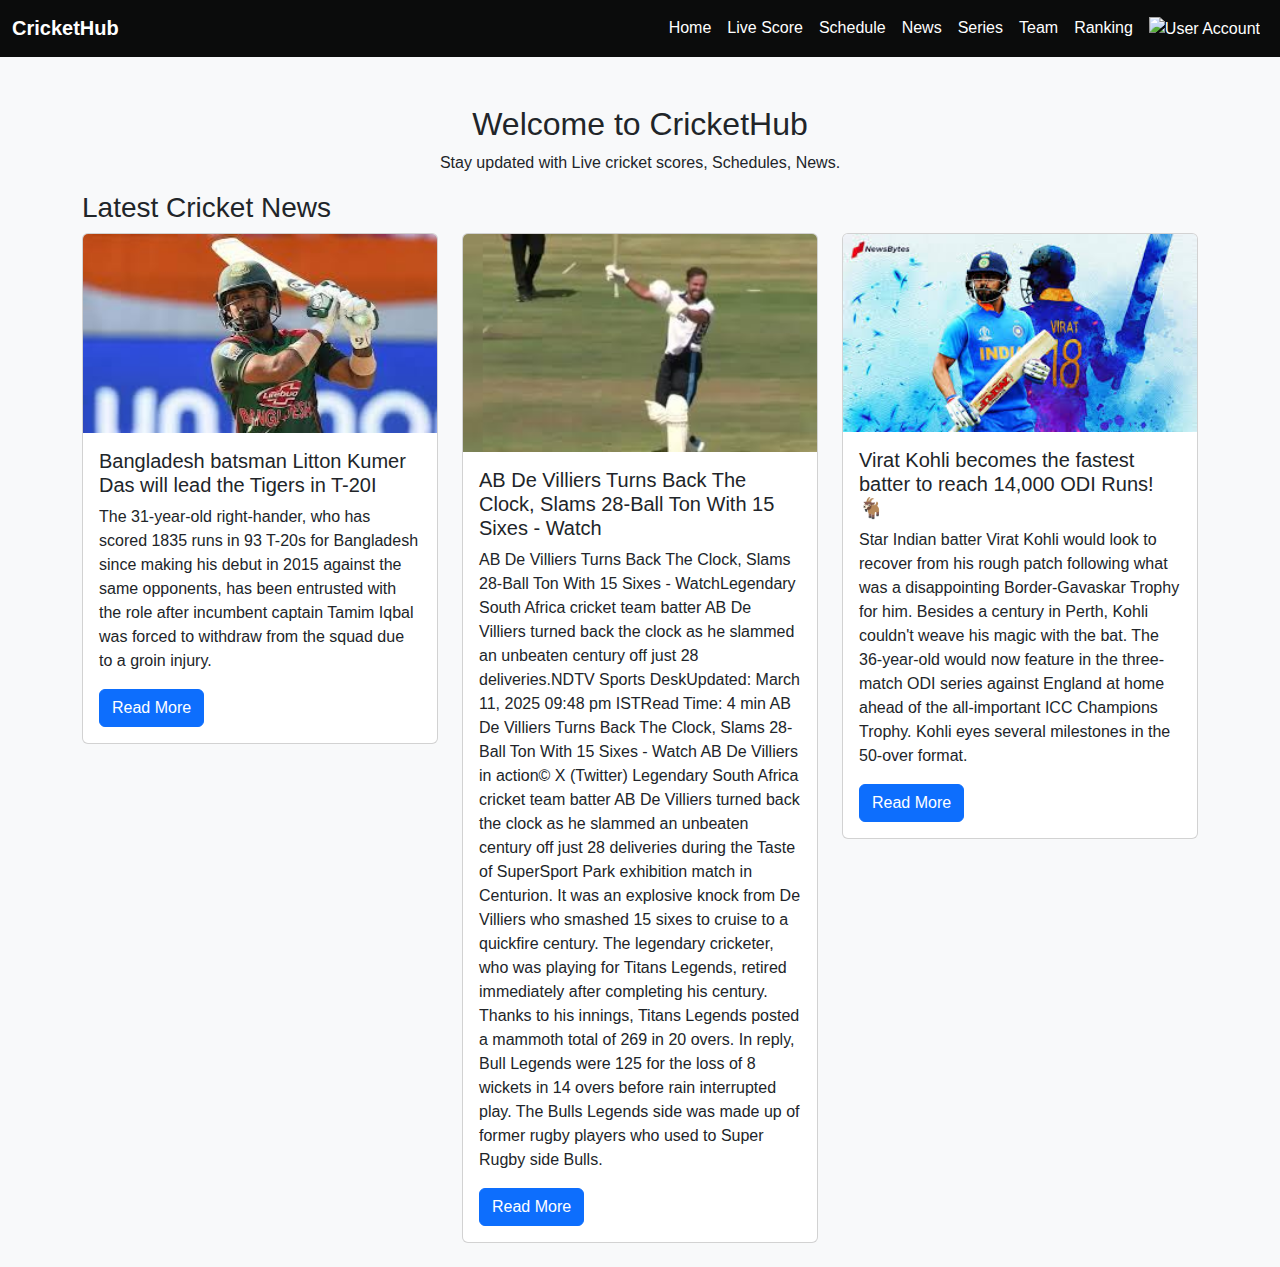
==== index.html @ 98f930ad "Cricet-hub website" ====
<!DOCTYPE html>
<html lang="en">
<head>
    <meta charset="UTF-8">
    <meta name="viewport" content="width=device-width, initial-scale=1.0">
    <title>Cricket News</title>
    <link href="https://cdn.jsdelivr.net/npm/bootstrap@5.3.0-alpha1/dist/css/bootstrap.min.css" rel="stylesheet">
    <link rel="stylesheet" href="style.css">
</head>
<body>

    <!-- Navbar Section -->
    <nav class="navbar navbar-expand-lg navbar-light">
        <div class="container-fluid">
            <!-- Logo on the left -->
            <a class="navbar-brand" href="#">CricketHub</a>
            
            <!-- Navbar toggler for mobile view -->
            <button class="navbar-toggler" type="button" data-bs-toggle="collapse" data-bs-target="#navbarNav" aria-controls="navbarNav" aria-expanded="false" aria-label="Toggle navigation">
                <span class="navbar-toggler-icon"></span>
            </button>
            
            <!-- Right side navbar links -->
            <div class="collapse navbar-collapse" id="navbarNav">
                <ul class="navbar-nav ms-auto">
                    <li class="nav-item">
                        <a class="nav-link" href="#home">Home</a>
                    </li>
                    <li class="nav-item">
                        <a class="nav-link" href="#">Live Score</a>
                    </li>
                    <li class="nav-item">
                        <a class="nav-link" href="#">Schedule</a>
                    </li>
                    <li class="nav-item">
                        <a class="nav-link" href="#">News</a>
                    </li>
                    <li class="nav-item">
                        <a class="nav-link" href="#">Series</a>
                    </li>
                    <li class="nav-item">
                        <a class="nav-link" href="#">Team</a>
                    </li>
                    <li class="nav-item">
                        <a class="nav-link" href="#">Ranking</a>
                    </li>
                    <!-- User Account Icon -->
                    <li class="nav-item">
                        <a class="nav-link user-account" href="#" data-bs-toggle="modal" data-bs-target="#authModal">
                            <img src="https://img.icons8.com/ios-filled/50/ffffff/user.png" alt="User Account" width="30" />
                        </a>
                    </li>
                </ul>
            </div>
        </div>
    </nav>

    <!-- Home Page Content Section -->
    <div class="container mt-5" id="home">
        <center><h2>Welcome to CricketHub</h2></center>
        <center><p>Stay updated with Live cricket scores, Schedules, News.</p></center>
        
        <!-- Cricket News Section -->
        <h3>Latest Cricket News</h3>
        <div class="row">
            <div class="col-md-4">
                <div class="card mb-4">
                    <img src="lition das.jpeg" class="card-img-top" alt="News Image">
                    <div class="card-body">
                        <h5 class="card-title">Bangladesh batsman Litton Kumer Das will lead the Tigers in T-20I</h5>
                        <p class="card-text">The 31-year-old right-hander, who has scored 1835 runs in 93 T-20s for Bangladesh since making his debut in 2015 against the same opponents, has been entrusted with the role after incumbent captain Tamim Iqbal was forced to withdraw from the squad due to a groin injury.  </p>
                        <a href="#" class="btn btn-primary">Read More</a>
                    </div>
                </div>
            </div>
            <div class="col-md-4">
                <div class="card mb-4">
                    <img src="ab.jpeg" class="card-img-top" alt="News Image">
                    <div class="card-body">
                        <h5 class="card-title">AB De Villiers Turns Back The Clock, Slams 28-Ball Ton With 15 Sixes - Watch</h5>
                        <p class="card-text">AB De Villiers Turns Back The Clock, Slams 28-Ball Ton With 15 Sixes - WatchLegendary South Africa cricket team batter AB De Villiers turned back the clock as he slammed an unbeaten century off just 28 deliveries.NDTV Sports DeskUpdated: March 11, 2025 09:48 pm ISTRead Time: 4 min

                            AB De Villiers Turns Back The Clock, Slams 28-Ball Ton With 15 Sixes - Watch
                            AB De Villiers in action© X (Twitter)
                            Legendary South Africa cricket team batter AB De Villiers turned back the clock as he slammed an unbeaten century off just 28 deliveries during the Taste of SuperSport Park exhibition match in Centurion. It was an explosive knock from De Villiers who smashed 15 sixes to cruise to a quickfire century. The legendary cricketer, who was playing for Titans Legends, retired immediately after completing his century. Thanks to his innings, Titans Legends posted a mammoth total of 269 in 20 overs. In reply, Bull Legends were 125 for the loss of 8 wickets in 14 overs before rain interrupted play. The Bulls Legends side was made up of former rugby players who used to Super Rugby side Bulls.</p>
                        <a href="#" class="btn btn-primary">Read More</a>
                    </div>
                </div>
            </div>
            <div class="col-md-4">
                <div class="card mb-4">
                    <img src="virat.jpeg" class="card-img-top" alt="News Image">
                    <div class="card-body">
                        <h5 class="card-title">Virat Kohli becomes the fastest batter to reach 14,000 ODI Runs! 🐐</h5>
                        <p class="card-text">Star Indian batter Virat Kohli would look to recover from his rough patch following what was a disappointing Border-Gavaskar Trophy for him.

                            Besides a century in Perth, Kohli couldn't weave his magic with the bat.
                            
                            The 36-year-old would now feature in the three-match ODI series against England at home ahead of the all-important ICC Champions Trophy.
                            
                            Kohli eyes several milestones in the 50-over format.
                            
                            </p>
                        <a href="#" class="btn btn-primary">Read More</a>
                    </div>
                </div>
            </div>
        </div>
    </div>

    <!-- Authentication Modal -->
    <div class="modal fade" id="authModal" tabindex="-1" aria-labelledby="authModalLabel" aria-hidden="true">
        <div class="modal-dialog">
            <div class="modal-content">
                <div class="modal-header">
                    <h5 class="modal-title" id="authModalLabel">Login or Create Account</h5>
                    <button type="button" class="btn-close" data-bs-dismiss="modal" aria-label="Close"></button>
                </div>
                <div class="modal-body">
                    <!-- Login Form -->
                    <div class="login-form" id="loginForm">
                        <h5>Login</h5>
                        <form action="#" method="POST">
                            <div class="mb-3">
                                <label for="username" class="form-label">Username</label>
                                <input type="text" class="form-control" id="username" placeholder="Enter your username" required>
                            </div>
                            <div class="mb-3">
                                <label for="password" class="form-label">Password</label>
                                <input type="password" class="form-control" id="password" placeholder="Enter your password" required>
                            </div>
                            <button type="submit" class="btn btn-primary w-100">Login</button>
                        </form>
                        <div class="text-center mt-3">
                            <p>Don't have an account? <a href="javascript:void(0);" id="toSignup">Create one</a></p>
                        </div>
                    </div>

                    <!-- Sign Up Form -->
                    <div class="signup-form" id="signupForm" style="display: none;">
                        <h5>Create Account</h5>
                        <form action="#" method="POST">
                            <div class="mb-3">
                                <label for="newUsername" class="form-label">Username</label>
                                <input type="text" class="form-control" id="newUsername" placeholder="Enter a username" required>
                            </div>
                            <div class="mb-3">
                                <label for="newPassword" class="form-label">Password</label>
                                <input type="password" class="form-control" id="newPassword" placeholder="Create a password" required>
                            </div>
                            <button type="submit" class="btn btn-primary w-100">Create Account</button>
                        </form>
                        <div class="text-center mt-3">
                            <p>Already have an account? <a href="javascript:void(0);" id="toLogin">Login</a></p>
                        </div>
                    </div>
                </div>
                <div class="modal-footer">
                    <button type="button" class="btn btn-secondary" data-bs-dismiss="modal">Close</button>
                </div>
            </div>
        </div>
    </div>

    <!-- Bootstrap JS and dependencies -->
    <script src="https://cdn.jsdelivr.net/npm/@popperjs/core@2.11.6/dist/umd/popper.min.js"></script>
    <script src="https://cdn.jsdelivr.net/npm/bootstrap@5.3.0-alpha1/dist/js/bootstrap.min.js"></script>

    <script>
        // JavaScript to toggle between Login and SignUp forms
        document.getElementById('toSignup').addEventListener('click', function() {
            document.getElementById('loginForm').style.display = 'none';
            document.getElementById('signupForm').style.display = 'block';
        });

        document.getElementById('toLogin').addEventListener('click', function() {
            document.getElementById('signupForm').style.display = 'none';
            document.getElementById('loginForm').style.display = 'block';
        });
    </script>
</body>
</html>
---- style.css ----
body {
    font-family: Arial, sans-serif;
    background-color: #f8f9fa;
}
.navbar {
    background-color: #0b0c0c;
}
.navbar-brand {
    color: white;
    font-weight: bold;
}
.navbar-nav .nav-link {
    color: white;
}
.navbar-nav .nav-link:hover {
    color: #f8f9fa;
}
.user-account {
    color: white;
}
.login-form, .signup-form {
    max-width: 400px;
    margin: auto;
    padding: 30px;
    background-color: #f8f9fa;
    border-radius: 8px;
}
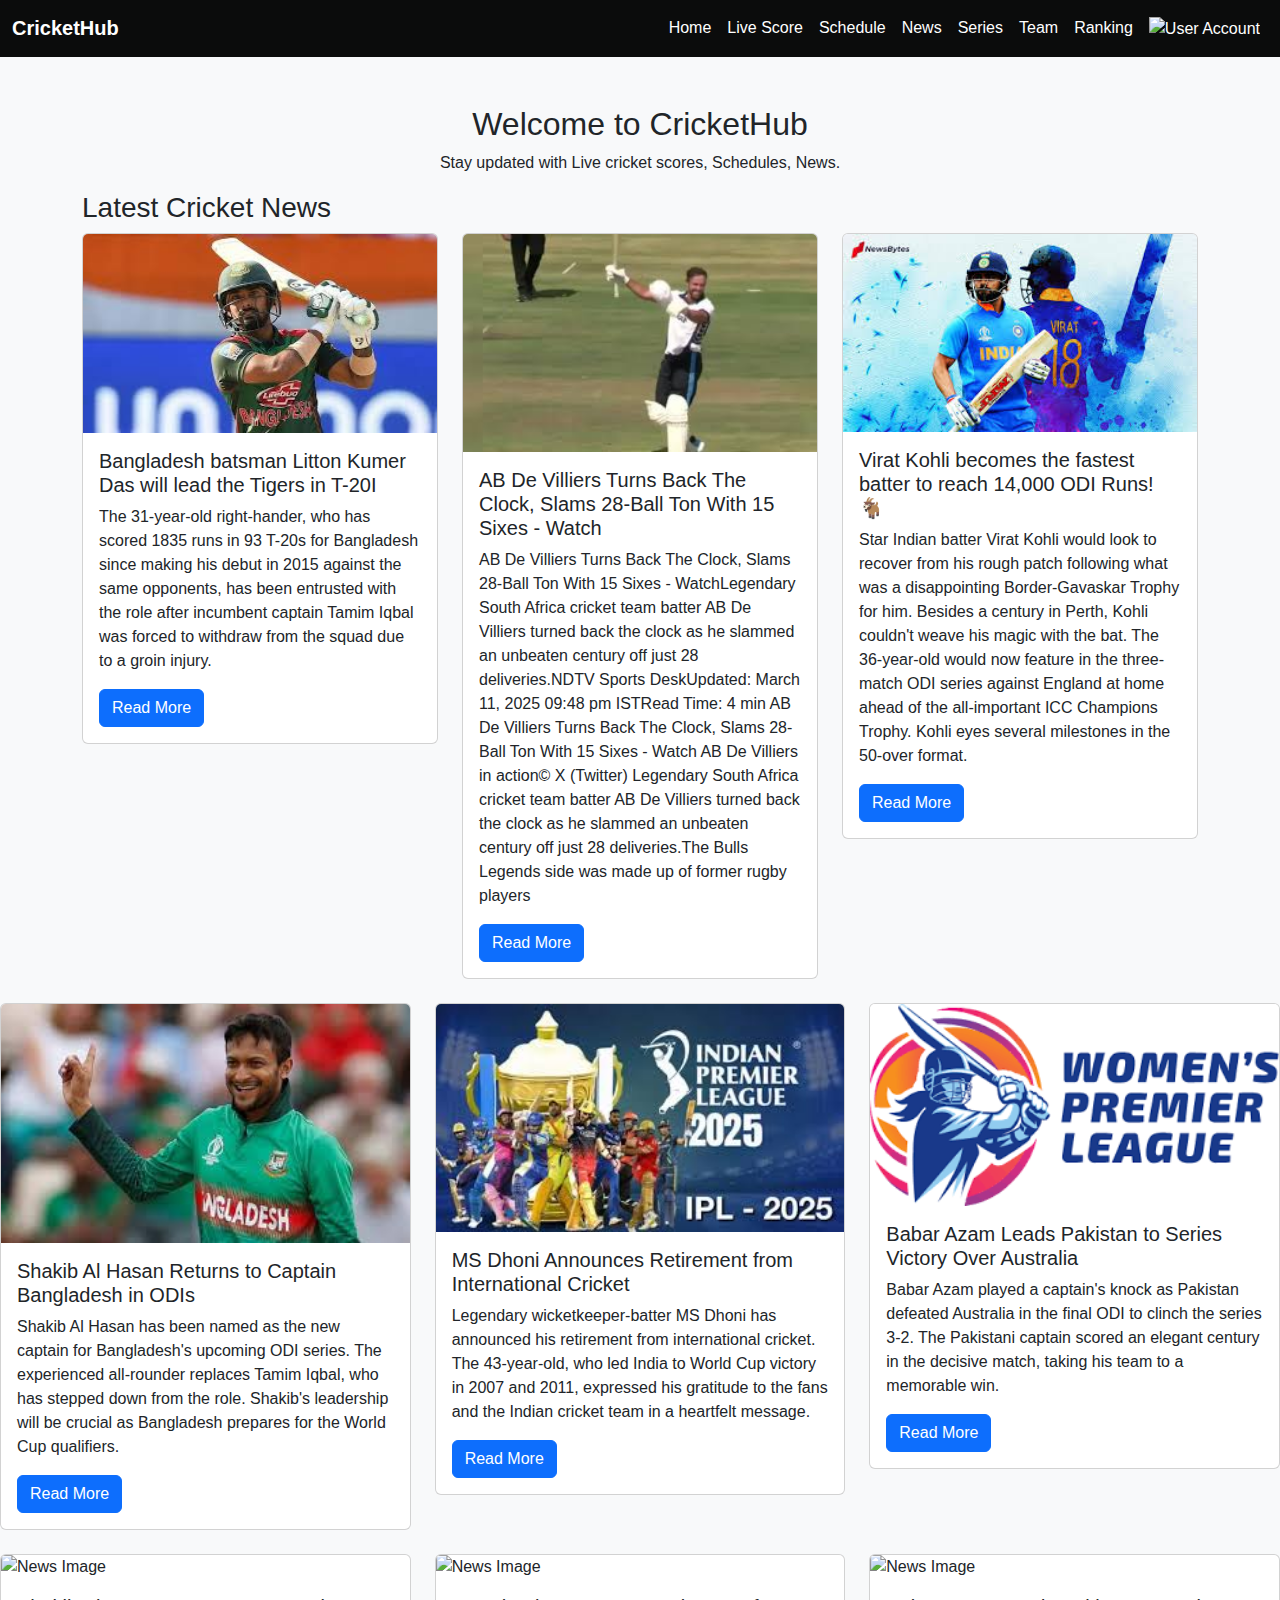
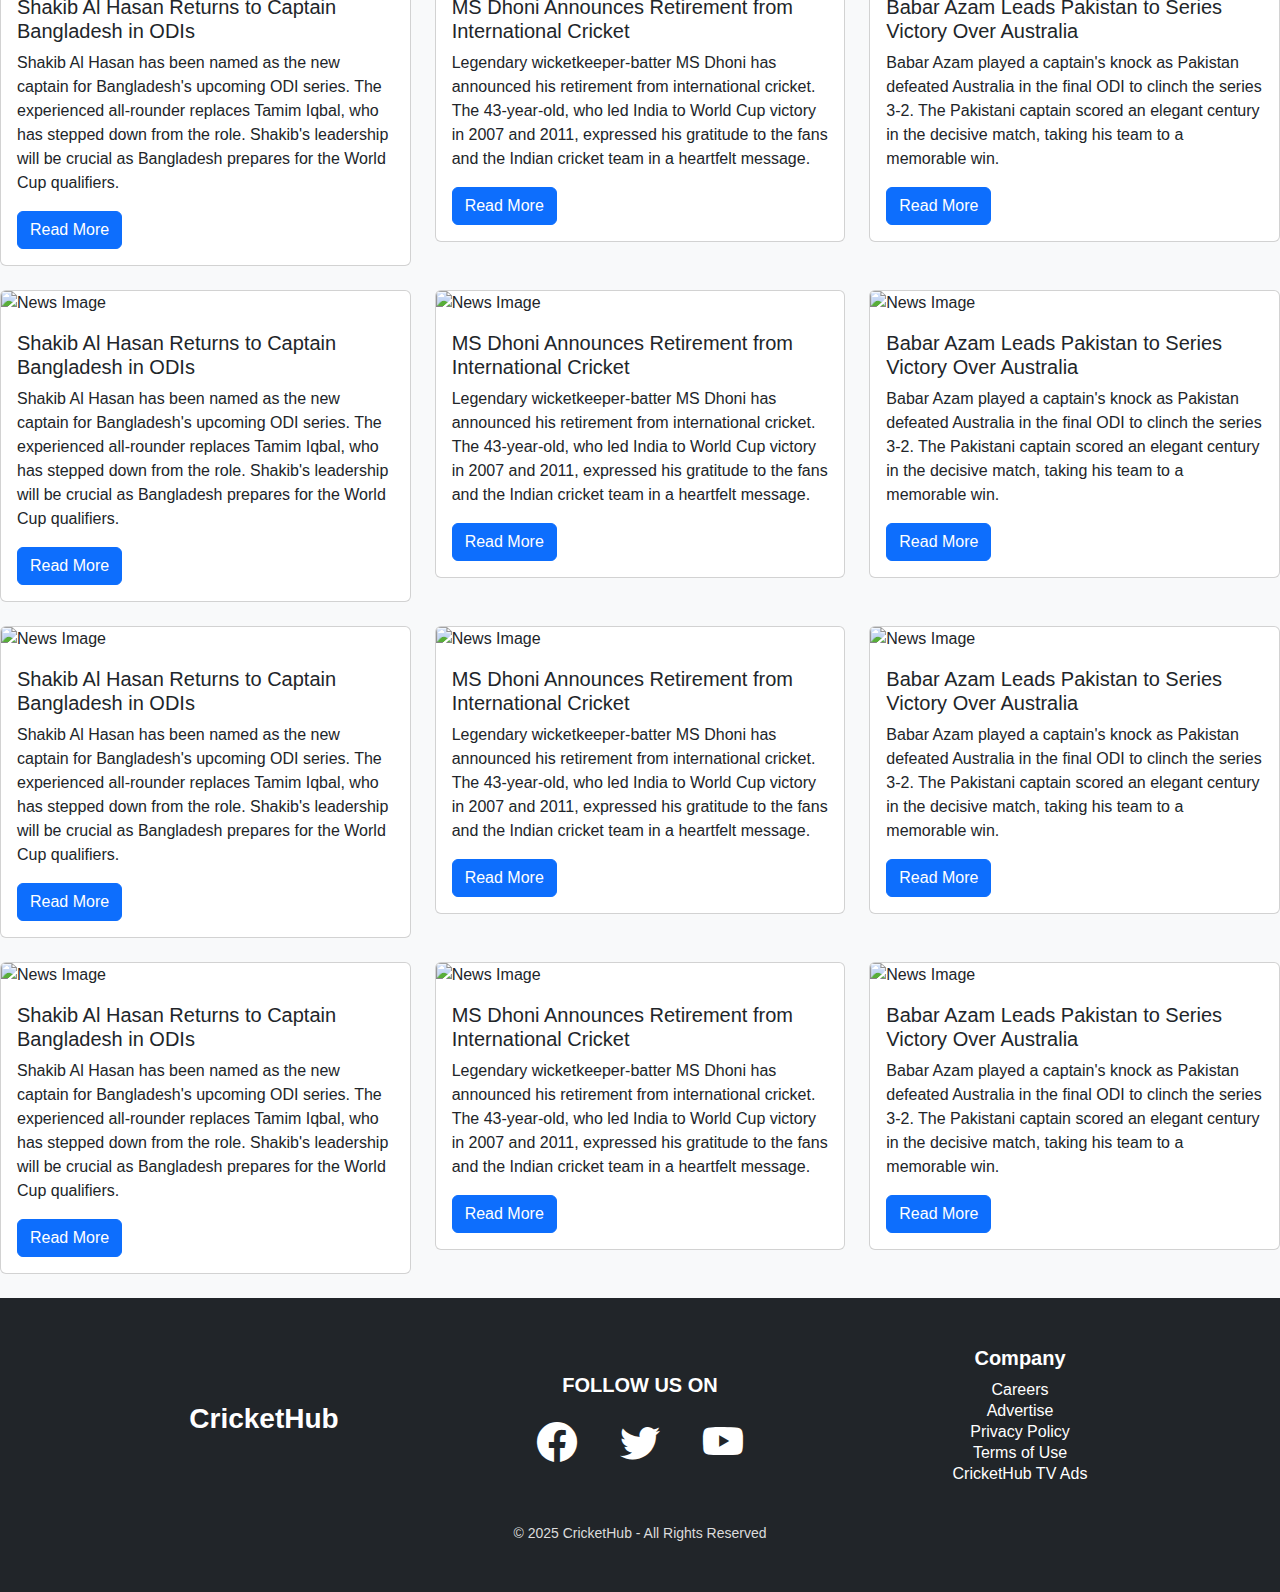
==== commit 0e2b9bcd: "update data" ====
--- a/index.html
+++ b/index.html
@@ -3,7 +3,7 @@
 <head>
     <meta charset="UTF-8">
     <meta name="viewport" content="width=device-width, initial-scale=1.0">
-    <title>Cricket News</title>
+    <title>CricketHub</title>
     <link href="https://cdn.jsdelivr.net/npm/bootstrap@5.3.0-alpha1/dist/css/bootstrap.min.css" rel="stylesheet">
     <link rel="stylesheet" href="style.css">
 </head>
@@ -30,19 +30,22 @@
                         <a class="nav-link" href="#">Live Score</a>
                     </li>
                     <li class="nav-item">
-                        <a class="nav-link" href="#">Schedule</a>
-                    </li>
-                    <li class="nav-item">
-                        <a class="nav-link" href="#">News</a>
-                    </li>
-                    <li class="nav-item">
-                        <a class="nav-link" href="#">Series</a>
-                    </li>
-                    <li class="nav-item">
-                        <a class="nav-link" href="#">Team</a>
-                    </li>
-                    <li class="nav-item">
-                        <a class="nav-link" href="#">Ranking</a>
+                        <a class="nav-link" href="schedule.html">Schedule</a>
+                    </li>
+                    <li class="nav-item">
+                        <a class="nav-link" href="news.html">News</a>
+                    </li>
+                    <li class="nav-item">
+                        <a class="nav-link" href="series.html">Series</a>
+                    </li>
+                    <!-- Right side navbar links -->
+                    <li class="nav-item">
+                        <a class="nav-link" href="teams.html">Team</a>
+                    </li>
+
+
+                    <li class="nav-item">
+                        <a class="nav-link" href="ranking.html">Ranking</a>
                     </li>
                     <!-- User Account Icon -->
                     <li class="nav-item">
@@ -82,7 +85,7 @@
 
                             AB De Villiers Turns Back The Clock, Slams 28-Ball Ton With 15 Sixes - Watch
                             AB De Villiers in action© X (Twitter)
-                            Legendary South Africa cricket team batter AB De Villiers turned back the clock as he slammed an unbeaten century off just 28 deliveries during the Taste of SuperSport Park exhibition match in Centurion. It was an explosive knock from De Villiers who smashed 15 sixes to cruise to a quickfire century. The legendary cricketer, who was playing for Titans Legends, retired immediately after completing his century. Thanks to his innings, Titans Legends posted a mammoth total of 269 in 20 overs. In reply, Bull Legends were 125 for the loss of 8 wickets in 14 overs before rain interrupted play. The Bulls Legends side was made up of former rugby players who used to Super Rugby side Bulls.</p>
+                            Legendary South Africa cricket team batter AB De Villiers turned back the clock as he slammed an unbeaten century off just 28 deliveries.The Bulls Legends side was made up of former rugby players </p>
                         <a href="#" class="btn btn-primary">Read More</a>
                     </div>
                 </div>
@@ -107,6 +110,181 @@
             </div>
         </div>
     </div>
+    <!-- Cricket News Section -->
+
+
+
+<div class="row">
+    <div class="col-md-4">
+        <div class="card mb-4">
+            <img src="SakibAl.jpeg" class="card-img-top" alt="News Image">
+            <div class="card-body">
+                <h5 class="card-title">Shakib Al Hasan Returns to Captain Bangladesh in ODIs</h5>
+                <p class="card-text">Shakib Al Hasan has been named as the new captain for Bangladesh's upcoming ODI series. The experienced all-rounder replaces Tamim Iqbal, who has stepped down from the role. Shakib's leadership will be crucial as Bangladesh prepares for the World Cup qualifiers.</p>
+                <a href="#" class="btn btn-primary">Read More</a>
+            </div>
+        </div>
+    </div>
+    <div class="col-md-4">
+        <div class="card mb-4">
+            <img src="ipl.jpeg" class="card-img-top" alt="News Image">
+            <div class="card-body">
+                <h5 class="card-title">MS Dhoni Announces Retirement from International Cricket</h5>
+                <p class="card-text">Legendary wicketkeeper-batter MS Dhoni has announced his retirement from international cricket. The 43-year-old, who led India to World Cup victory in 2007 and 2011, expressed his gratitude to the fans and the Indian cricket team in a heartfelt message.</p>
+                <a href="#" class="btn btn-primary">Read More</a>
+            </div>
+        </div>
+    </div>
+    <div class="col-md-4">
+        <div class="card mb-4">
+            <img src="women.png" class="card-img-top" alt="News Image">
+            <div class="card-body">
+                <h5 class="card-title">Babar Azam Leads Pakistan to Series Victory Over Australia</h5>
+                <p class="card-text">Babar Azam played a captain's knock as Pakistan defeated Australia in the final ODI to clinch the series 3-2. The Pakistani captain scored an elegant century in the decisive match, taking his team to a memorable win.</p>
+                <a href="#" class="btn btn-primary">Read More</a>
+            </div>
+        </div>
+    </div>
+</div>
+<!-- Cricket News Section -->
+
+<div class="row">
+    <div class="col-md-4">
+        <div class="card mb-4">
+            <img src="shakib.jpg" class="card-img-top" alt="News Image">
+            <div class="card-body">
+                <h5 class="card-title">Shakib Al Hasan Returns to Captain Bangladesh in ODIs</h5>
+                <p class="card-text">Shakib Al Hasan has been named as the new captain for Bangladesh's upcoming ODI series. The experienced all-rounder replaces Tamim Iqbal, who has stepped down from the role. Shakib's leadership will be crucial as Bangladesh prepares for the World Cup qualifiers.</p>
+                <a href="#" class="btn btn-primary">Read More</a>
+            </div>
+        </div>
+    </div>
+    <div class="col-md-4">
+        <div class="card mb-4">
+            <img src="msd.jpeg" class="card-img-top" alt="News Image">
+            <div class="card-body">
+                <h5 class="card-title">MS Dhoni Announces Retirement from International Cricket</h5>
+                <p class="card-text">Legendary wicketkeeper-batter MS Dhoni has announced his retirement from international cricket. The 43-year-old, who led India to World Cup victory in 2007 and 2011, expressed his gratitude to the fans and the Indian cricket team in a heartfelt message.</p>
+                <a href="#" class="btn btn-primary">Read More</a>
+            </div>
+        </div>
+    </div>
+    <div class="col-md-4">
+        <div class="card mb-4">
+            <img src="babar.jpeg" class="card-img-top" alt="News Image">
+            <div class="card-body">
+                <h5 class="card-title">Babar Azam Leads Pakistan to Series Victory Over Australia</h5>
+                <p class="card-text">Babar Azam played a captain's knock as Pakistan defeated Australia in the final ODI to clinch the series 3-2. The Pakistani captain scored an elegant century in the decisive match, taking his team to a memorable win.</p>
+                <a href="#" class="btn btn-primary">Read More</a>
+            </div>
+        </div>
+    </div>
+</div>
+<!-- Cricket News Section -->
+
+<div class="row">
+    <div class="col-md-4">
+        <div class="card mb-4">
+            <img src="shakib.jpg" class="card-img-top" alt="News Image">
+            <div class="card-body">
+                <h5 class="card-title">Shakib Al Hasan Returns to Captain Bangladesh in ODIs</h5>
+                <p class="card-text">Shakib Al Hasan has been named as the new captain for Bangladesh's upcoming ODI series. The experienced all-rounder replaces Tamim Iqbal, who has stepped down from the role. Shakib's leadership will be crucial as Bangladesh prepares for the World Cup qualifiers.</p>
+                <a href="#" class="btn btn-primary">Read More</a>
+            </div>
+        </div>
+    </div>
+    <div class="col-md-4">
+        <div class="card mb-4">
+            <img src="msd.jpeg" class="card-img-top" alt="News Image">
+            <div class="card-body">
+                <h5 class="card-title">MS Dhoni Announces Retirement from International Cricket</h5>
+                <p class="card-text">Legendary wicketkeeper-batter MS Dhoni has announced his retirement from international cricket. The 43-year-old, who led India to World Cup victory in 2007 and 2011, expressed his gratitude to the fans and the Indian cricket team in a heartfelt message.</p>
+                <a href="#" class="btn btn-primary">Read More</a>
+            </div>
+        </div>
+    </div>
+    <div class="col-md-4">
+        <div class="card mb-4">
+            <img src="babar.jpeg" class="card-img-top" alt="News Image">
+            <div class="card-body">
+                <h5 class="card-title">Babar Azam Leads Pakistan to Series Victory Over Australia</h5>
+                <p class="card-text">Babar Azam played a captain's knock as Pakistan defeated Australia in the final ODI to clinch the series 3-2. The Pakistani captain scored an elegant century in the decisive match, taking his team to a memorable win.</p>
+                <a href="#" class="btn btn-primary">Read More</a>
+            </div>
+        </div>
+    </div>
+</div>
+<!-- Cricket News Section -->
+
+<div class="row">
+    <div class="col-md-4">
+        <div class="card mb-4">
+            <img src="shakib.jpg" class="card-img-top" alt="News Image">
+            <div class="card-body">
+                <h5 class="card-title">Shakib Al Hasan Returns to Captain Bangladesh in ODIs</h5>
+                <p class="card-text">Shakib Al Hasan has been named as the new captain for Bangladesh's upcoming ODI series. The experienced all-rounder replaces Tamim Iqbal, who has stepped down from the role. Shakib's leadership will be crucial as Bangladesh prepares for the World Cup qualifiers.</p>
+                <a href="#" class="btn btn-primary">Read More</a>
+            </div>
+        </div>
+    </div>
+    <div class="col-md-4">
+        <div class="card mb-4">
+            <img src="msd.jpeg" class="card-img-top" alt="News Image">
+            <div class="card-body">
+                <h5 class="card-title">MS Dhoni Announces Retirement from International Cricket</h5>
+                <p class="card-text">Legendary wicketkeeper-batter MS Dhoni has announced his retirement from international cricket. The 43-year-old, who led India to World Cup victory in 2007 and 2011, expressed his gratitude to the fans and the Indian cricket team in a heartfelt message.</p>
+                <a href="#" class="btn btn-primary">Read More</a>
+            </div>
+        </div>
+    </div>
+    <div class="col-md-4">
+        <div class="card mb-4">
+            <img src="babar.jpeg" class="card-img-top" alt="News Image">
+            <div class="card-body">
+                <h5 class="card-title">Babar Azam Leads Pakistan to Series Victory Over Australia</h5>
+                <p class="card-text">Babar Azam played a captain's knock as Pakistan defeated Australia in the final ODI to clinch the series 3-2. The Pakistani captain scored an elegant century in the decisive match, taking his team to a memorable win.</p>
+                <a href="#" class="btn btn-primary">Read More</a>
+            </div>
+        </div>
+    </div>
+</div>
+<!-- Cricket News Section -->
+
+<div class="row">
+    <div class="col-md-4">
+        <div class="card mb-4">
+            <img src="shakib.jpg" class="card-img-top" alt="News Image">
+            <div class="card-body">
+                <h5 class="card-title">Shakib Al Hasan Returns to Captain Bangladesh in ODIs</h5>
+                <p class="card-text">Shakib Al Hasan has been named as the new captain for Bangladesh's upcoming ODI series. The experienced all-rounder replaces Tamim Iqbal, who has stepped down from the role. Shakib's leadership will be crucial as Bangladesh prepares for the World Cup qualifiers.</p>
+                <a href="#" class="btn btn-primary">Read More</a>
+            </div>
+        </div>
+    </div>
+    <div class="col-md-4">
+        <div class="card mb-4">
+            <img src="msd.jpeg" class="card-img-top" alt="News Image">
+            <div class="card-body">
+                <h5 class="card-title">MS Dhoni Announces Retirement from International Cricket</h5>
+                <p class="card-text">Legendary wicketkeeper-batter MS Dhoni has announced his retirement from international cricket. The 43-year-old, who led India to World Cup victory in 2007 and 2011, expressed his gratitude to the fans and the Indian cricket team in a heartfelt message.</p>
+                <a href="#" class="btn btn-primary">Read More</a>
+            </div>
+        </div>
+    </div>
+    <div class="col-md-4">
+        <div class="card mb-4">
+            <img src="babar.jpeg" class="card-img-top" alt="News Image">
+            <div class="card-body">
+                <h5 class="card-title">Babar Azam Leads Pakistan to Series Victory Over Australia</h5>
+                <p class="card-text">Babar Azam played a captain's knock as Pakistan defeated Australia in the final ODI to clinch the series 3-2. The Pakistani captain scored an elegant century in the decisive match, taking his team to a memorable win.</p>
+                <a href="#" class="btn btn-primary">Read More</a>
+            </div>
+        </div>
+    </div>
+</div>
+
+
+
 
     <!-- Authentication Modal -->
     <div class="modal fade" id="authModal" tabindex="-1" aria-labelledby="authModalLabel" aria-hidden="true">
@@ -178,5 +356,66 @@
             document.getElementById('loginForm').style.display = 'block';
         });
     </script>
+<!-- Footer Section -->
+<footer class="bg-dark text-white text-center py-5">
+    <div class="container">
+        <!-- Logo and Follow Us Section -->
+        <div class="row align-items-center">
+            <div class="col-md-4">
+                <!-- CricketHub Logo -->
+                <a href="#" class="text-decoration-none">
+                    <h3 class="d-inline-block ms-2">CricketHub</h3>
+                </a>
+            </div>
+            <div class="col-md-4">
+                <!-- Follow Us Section -->
+                <h5 class="mb-3">FOLLOW US ON</h5>
+                <div class="social-icons">
+                    <a href="https://www.facebook.com/CricketHub" class="text-decoration-none mx-3" target="_blank">
+                        <i class="bi bi-facebook" style="font-size: 40px; color: #ffffff;"></i>
+                    </a>
+                    <a href="https://twitter.com/CricketHub" class="text-decoration-none mx-3" target="_blank">
+                        <i class="bi bi-twitter" style="font-size: 40px; color: #ffffff;"></i>
+                    </a>
+                    <a href="https://www.youtube.com/CricketHub" class="text-decoration-none mx-3" target="_blank">
+                        <i class="bi bi-youtube" style="font-size: 40px; color: #ffffff;"></i>
+                    </a>
+                </div>
+            </div>
+
+            <div class="col-md-4">
+                <!-- Company Section -->
+                <h5 >Company</h5>
+                <!-- <p class="text-white" style="font-size: 16px;">
+                    CricketHub is the ultimate destination for all cricket enthusiasts. Stay updated with live scores, match schedules, news, and much more. A platform that connects players, fans, and the world of cricket.
+                </p> -->
+
+                <!-- Company Links -->
+                <ul class="list-unstyled text-muted" style="font-size: 16px;">
+                    <li style="margin-bottom: -3px;"><a href="Careers.html" class="text-decoration-none text-white">Careers</a></li>
+                    <li style="margin-bottom: -3px;" ><a href="Advertise.html" class="text-decoration-none text-white">Advertise</a></li>
+                    <li style="margin-bottom: -3px;" ><a href="privacy.html" class="text-decoration-none text-white">Privacy Policy</a></li>
+                    <li style="margin-bottom: -3px;" ><a href="terms.html" class="text-decoration-none text-white">Terms of Use</a></li>
+                    <li style="margin-bottom: -3px;"><a href="#" class="text-decoration-none text-white">CricketHub TV Ads</a></li>
+
+                </ul>
+            </div>
+        </div>
+
+        <!-- Footer Bottom -->
+        <div class="mt-4">
+            <p class="mb-0">© 2025 CricketHub - All Rights Reserved</p>
+        </div>
+    </div>
+</footer>
+
+<!-- Add Bootstrap Icons CSS to head section -->
+<link href="https://cdn.jsdelivr.net/npm/bootstrap-icons/font/bootstrap-icons.css" rel="stylesheet">
+
+
+
+
+
+
 </body>
 </html>
--- a/style.css
+++ b/style.css
@@ -24,4 +24,72 @@
     padding: 30px;
     background-color: #f8f9fa;
     border-radius: 8px;
-}+}
+
+
+ /* Add subtle hover effect for social icons */
+.social-icons a {
+    transition: transform 0.3s ease, color 0.3s ease;
+}
+
+.social-icons a:hover {
+    transform: scale(1.1); /* Enlarges the icon */
+    color: #ffcc00; /* Golden yellow color on hover */
+}
+
+/* Styling for the Company text */
+footer .company-description {
+    font-size: 14px;
+    color: #fff;
+}
+
+footer h5 {
+    font-weight: bold;
+    color: #fff; /* Golden color for headings */
+}
+
+/* Logo and Company text styling */
+footer .container img {
+    border-radius: 50%;
+    box-shadow: 0px 4px 12px rgba(0, 0, 0, 0.2); /* Soft shadow around the logo */
+}
+
+footer h3 {
+    font-family: 'Segoe UI', Tahoma, Geneva, Verdana, sans-serif;
+    font-weight: 700;
+    color: #ffffff;
+}
+
+footer p {
+    font-size: 14px;
+    color: #dcdcdc;
+}
+
+
+/* Ensure sections are aligned in one line on larger screens */
+@media (min-width: 768px) {
+    .footer-section {
+        display: flex;
+        justify-content: space-between;
+}
+.footer-section .col-md-4 {
+    flex: 1;
+    padding: 10px;
+}
+    }
+
+    /* Adjust text styles for better alignment */
+    .social-icons a {
+        font-size: 40px;
+        color: #ffffff;
+    }
+    .social-icons a:hover {
+        color: #ddd;
+    }
+
+    /* Align the company links properly */
+    .list-unstyled li {
+        margin-bottom: 10px;
+    }
+
+
